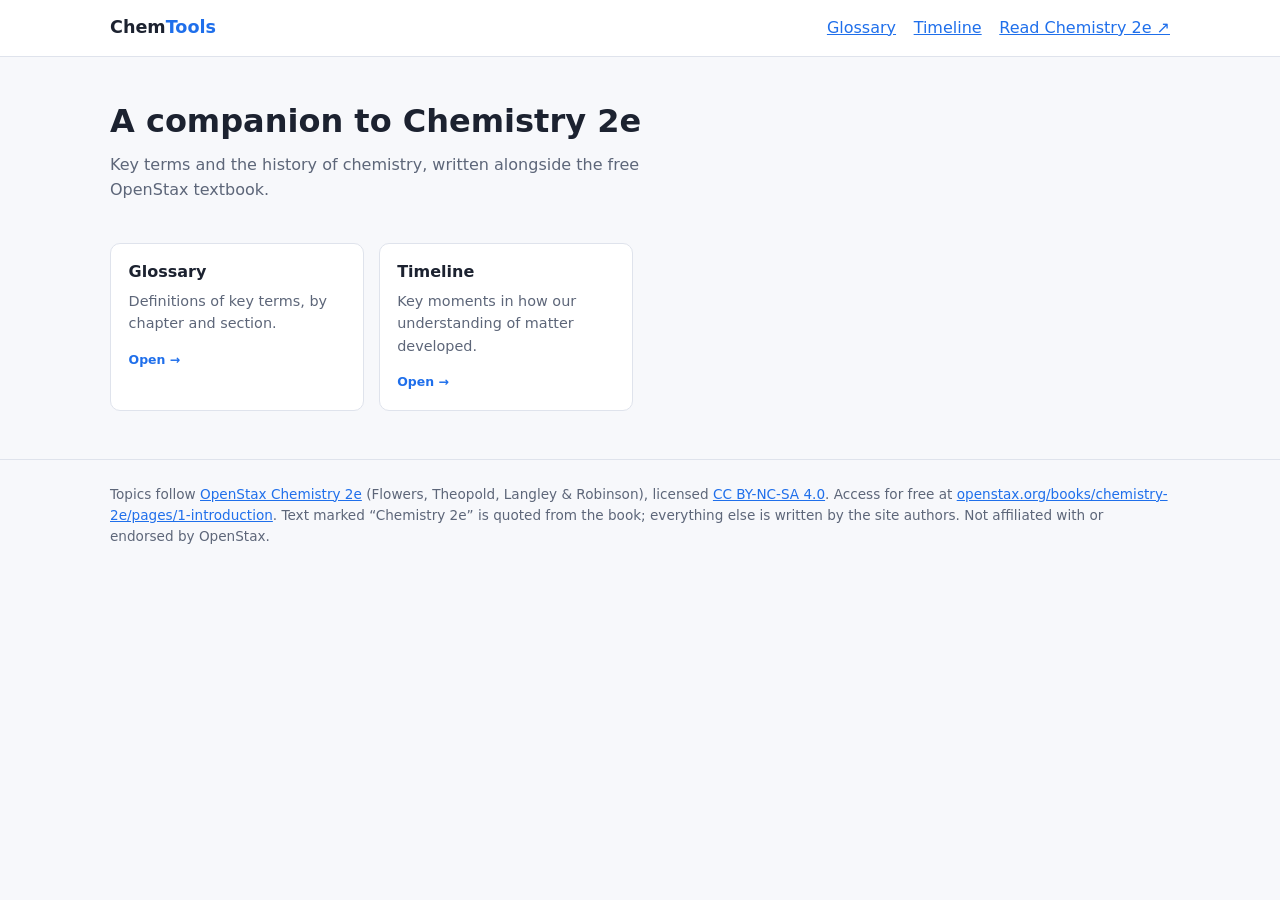
==== index.html @ 6f176715 "First upload" ====
<!doctype html>
<html lang="en">
<head>
  <meta charset="utf-8" />
  <meta name="viewport" content="width=device-width, initial-scale=1" />
  <title>Chemistry 2e Companion</title>
  <meta name="description" content="A glossary and timeline that follow the chapters of OpenStax Chemistry 2e." />
  <link rel="stylesheet" href="assets/css/style.css" />
</head>
<body>
  <header class="site-header">
    <div class="wrap">
      <a class="brand" href="./">Chem<span>Tools</span></a>
      <nav style="display:flex;gap:1.1rem">
        <a href="tools/glossary/">Glossary</a>
        <a href="tools/timeline/">Timeline</a>
        <a href="https://openstax.org/details/books/chemistry-2e" target="_blank" rel="noopener">Read Chemistry 2e ↗</a>
      </nav>
    </div>
  </header>

  <main class="wrap">
    <section class="hero">
      <h1>A companion to Chemistry 2e</h1>
      <p>Key terms and the history of chemistry, written alongside the free OpenStax textbook.</p>
    </section>

    <div class="grid" style="margin-top:1.5rem">
      <a class="card ready" href="tools/glossary/">
        <h3>Glossary</h3>
        <p>Definitions of key terms, by chapter and section.</p>
        <span class="badge">Open →</span>
      </a>
      <a class="card ready" href="tools/timeline/">
        <h3>Timeline</h3>
        <p>Key moments in how our understanding of matter developed.</p>
        <span class="badge">Open →</span>
      </a>
    </div>
  </main>

  <footer class="site-footer">
    <div class="wrap">Topics follow <a href="https://openstax.org/details/books/chemistry-2e">OpenStax Chemistry 2e</a> (Flowers, Theopold, Langley &amp; Robinson), licensed <a href="https://creativecommons.org/licenses/by-nc-sa/4.0/">CC BY-NC-SA 4.0</a>. Access for free at <a href="https://openstax.org/books/chemistry-2e/pages/1-introduction">openstax.org/books/chemistry-2e/pages/1-introduction</a>. Text marked “Chemistry 2e” is quoted from the book; everything else is written by the site authors. Not affiliated with or endorsed by OpenStax.</div>
  </footer>
</body>
</html>
---- assets/css/style.css ----
/* Shared styles for the site and every tool. */
:root {
  --bg: #f7f8fb;
  --surface: #ffffff;
  --text: #1c2230;
  --muted: #5d6679;
  --border: #dfe3ec;
  --accent: #1f6feb;
  --accent-soft: #e8f0fe;
  --ok: #1a7f37;
  --err: #c62828;
  --radius: 10px;
  --font: system-ui, -apple-system, "Segoe UI", Roboto, sans-serif;
  --mono: ui-monospace, SFMono-Regular, Menlo, monospace;
}
@media (prefers-color-scheme: dark) {
  :root {
    --bg: #0f1218; --surface: #171b23; --text: #e6e9ef; --muted: #9aa3b5;
    --border: #2a303c; --accent: #5b9bff; --accent-soft: #1b2638;
    --ok: #4cc26a; --err: #ff6b6b;
  }
}
* { box-sizing: border-box; }
body { margin: 0; font-family: var(--font); background: var(--bg); color: var(--text); line-height: 1.55; }
a { color: var(--accent); }
.wrap { max-width: 1100px; margin: 0 auto; padding: 0 1.25rem; }

/* Header / footer */
.site-header { background: var(--surface); border-bottom: 1px solid var(--border); }
.site-header .wrap { display: flex; align-items: center; justify-content: space-between; gap: 1rem; padding-block: .9rem; }
.brand { font-weight: 700; font-size: 1.1rem; color: var(--text); text-decoration: none; }
.brand span { color: var(--accent); }
.site-footer { border-top: 1px solid var(--border); margin-top: 3rem; padding: 1.5rem 0; color: var(--muted); font-size: .85rem; }

/* Home */
.hero { padding: 2.5rem 0 1rem; }
.hero h1 { margin: 0 0 .4rem; font-size: 2rem; }
.hero p { margin: 0; color: var(--muted); max-width: 60ch; }
.controls { display: flex; flex-wrap: wrap; gap: 1rem; align-items: center; margin: 1.5rem 0; }
.controls input[type="search"] { flex: 1 1 260px; }
.chapter h2 { font-size: 1.15rem; margin: 2rem 0 .75rem; }
.ch-num { display: inline-block; font-size: .75rem; font-weight: 600; color: var(--accent); background: var(--accent-soft); border-radius: 999px; padding: .1rem .55rem; margin-right: .35rem; vertical-align: middle; }
.grid { display: grid; grid-template-columns: repeat(auto-fill, minmax(240px, 1fr)); gap: .9rem; }
.card { display: block; background: var(--surface); border: 1px solid var(--border); border-radius: var(--radius); padding: 1rem 1.1rem; color: inherit; text-decoration: none; }
.card h3 { margin: 0 0 .35rem; font-size: 1rem; }
.card p { margin: 0 0 .75rem; color: var(--muted); font-size: .9rem; }
.card.ready:hover { border-color: var(--accent); }
.card.planned { opacity: .65; }
.badge { font-size: .78rem; font-weight: 600; color: var(--accent); }
.card.planned .badge { color: var(--muted); }

/* Tool pages */
.tool-head { padding: 2rem 0 .5rem; }
.tool-head h1 { margin: .2rem 0 .3rem; }
.crumbs { font-size: .85rem; color: var(--muted); }
.panel { background: var(--surface); border: 1px solid var(--border); border-radius: var(--radius); padding: 1.25rem; margin: 1rem 0; }
.panel h2 { margin-top: 0; font-size: 1.05rem; }
.row { display: flex; flex-wrap: wrap; gap: .75rem; align-items: end; }
label { display: block; font-size: .85rem; font-weight: 600; margin-bottom: .25rem; }
input, select, button { font: inherit; }
input[type="text"], input[type="number"], input[type="search"], select {
  padding: .55rem .7rem; border: 1px solid var(--border); border-radius: 8px; background: var(--bg); color: var(--text); min-width: 0;
}
button { padding: .55rem 1rem; border: 0; border-radius: 8px; background: var(--accent); color: #fff; font-weight: 600; cursor: pointer; }
button.secondary { background: var(--accent-soft); color: var(--accent); }
.result { font-size: 1.6rem; font-weight: 700; margin: .5rem 0; }
.error { color: var(--err); font-weight: 600; }
.muted { color: var(--muted); }
.mono { font-family: var(--mono); }
table { width: 100%; border-collapse: collapse; font-size: .92rem; }
th, td { text-align: left; padding: .45rem .5rem; border-bottom: 1px solid var(--border); }
th { color: var(--muted); font-weight: 600; }
td.num, th.num { text-align: right; font-variant-numeric: tabular-nums; }
.ref { font-size: .85rem; color: var(--muted); }
.chips { display: flex; flex-wrap: wrap; gap: .4rem; }
.chips button { background: var(--accent-soft); color: var(--accent); padding: .3rem .65rem; font-size: .85rem; }
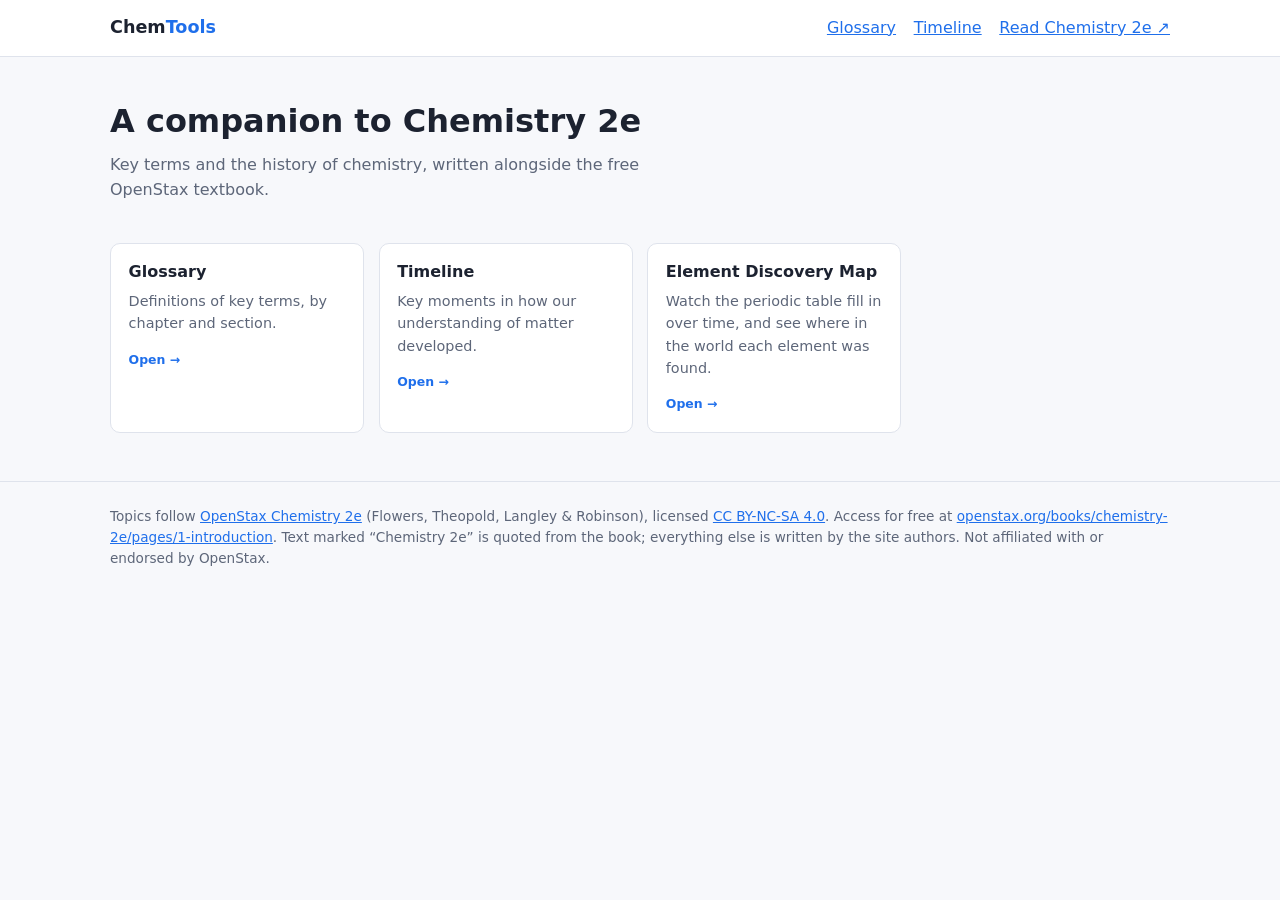
==== commit 1927d68b: "Update" ====
--- a/index.html
+++ b/index.html
@@ -36,6 +36,11 @@
         <p>Key moments in how our understanding of matter developed.</p>
         <span class="badge">Open →</span>
       </a>
+      <a class="card ready" href="tools/element-discovery/">
+        <h3>Element Discovery Map</h3>
+        <p>Watch the periodic table fill in over time, and see where in the world each element was found.</p>
+        <span class="badge">Open →</span>
+      </a>
     </div>
   </main>
 
